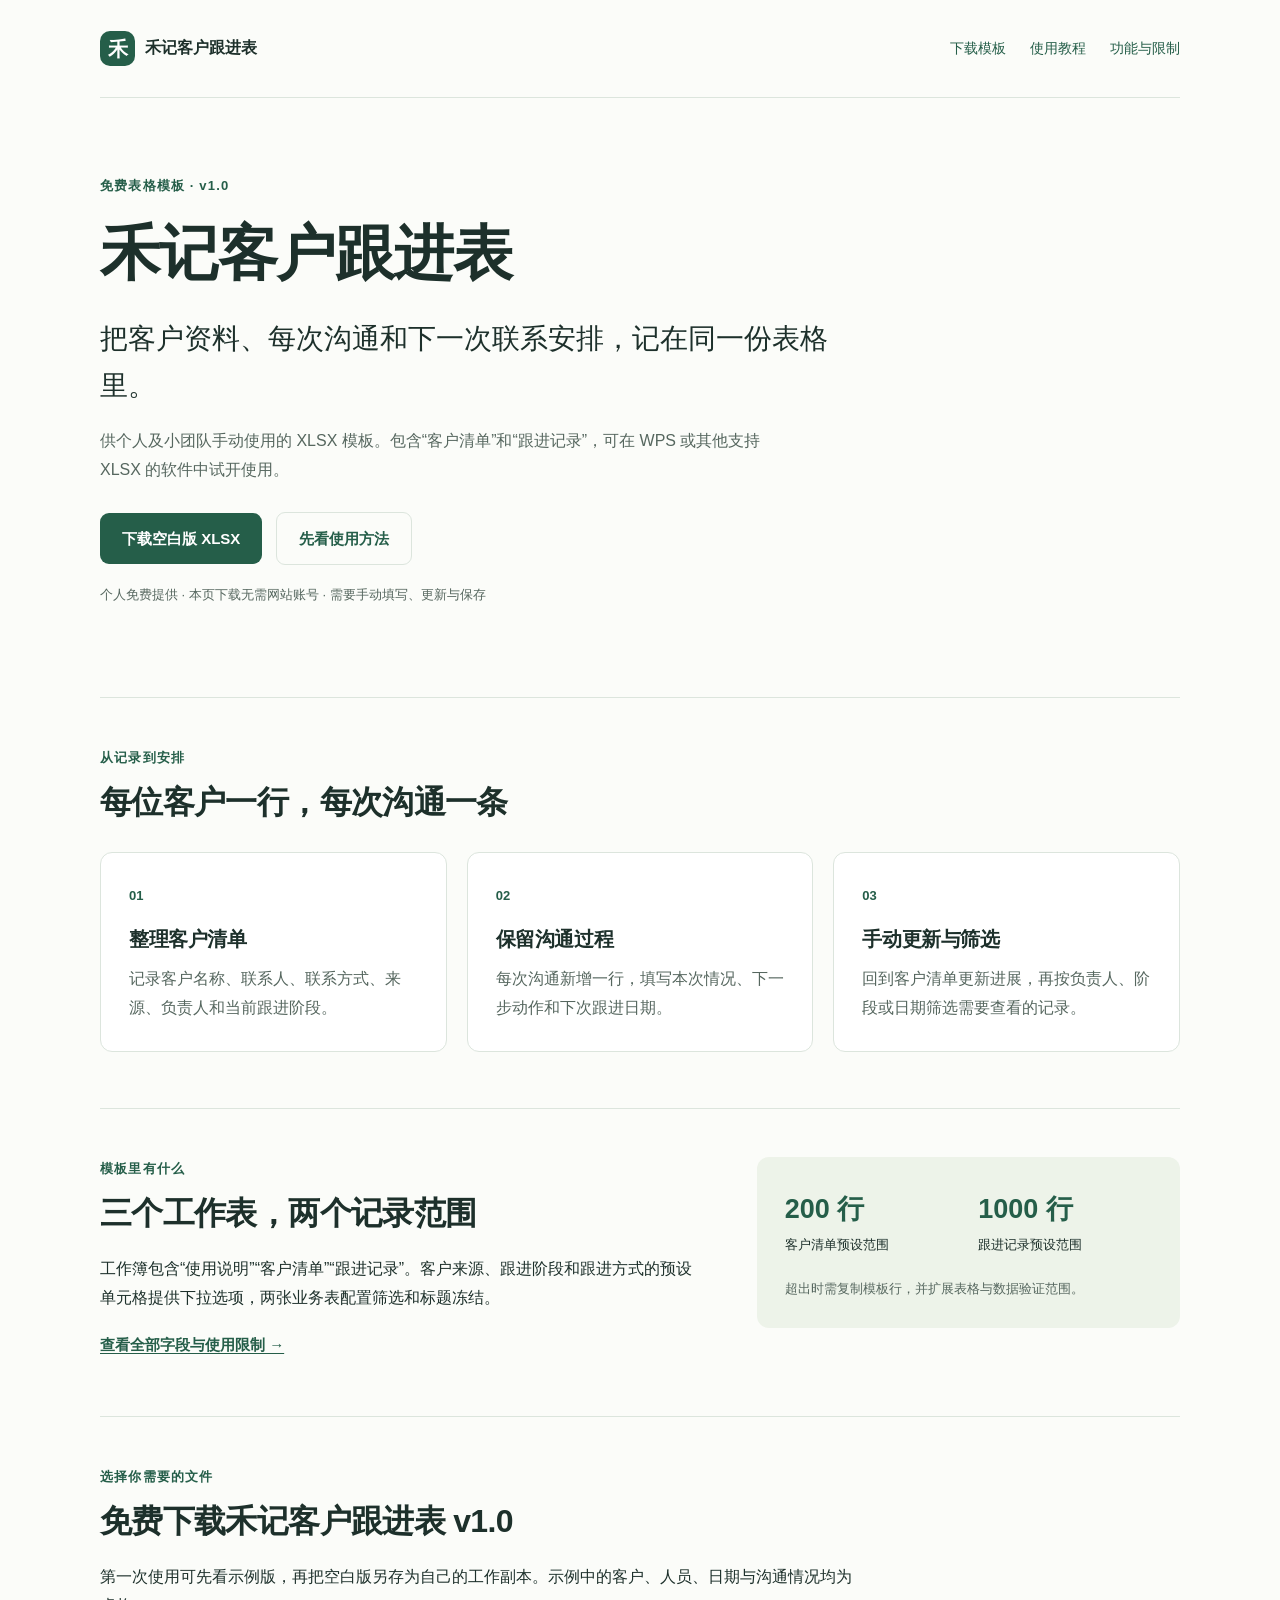
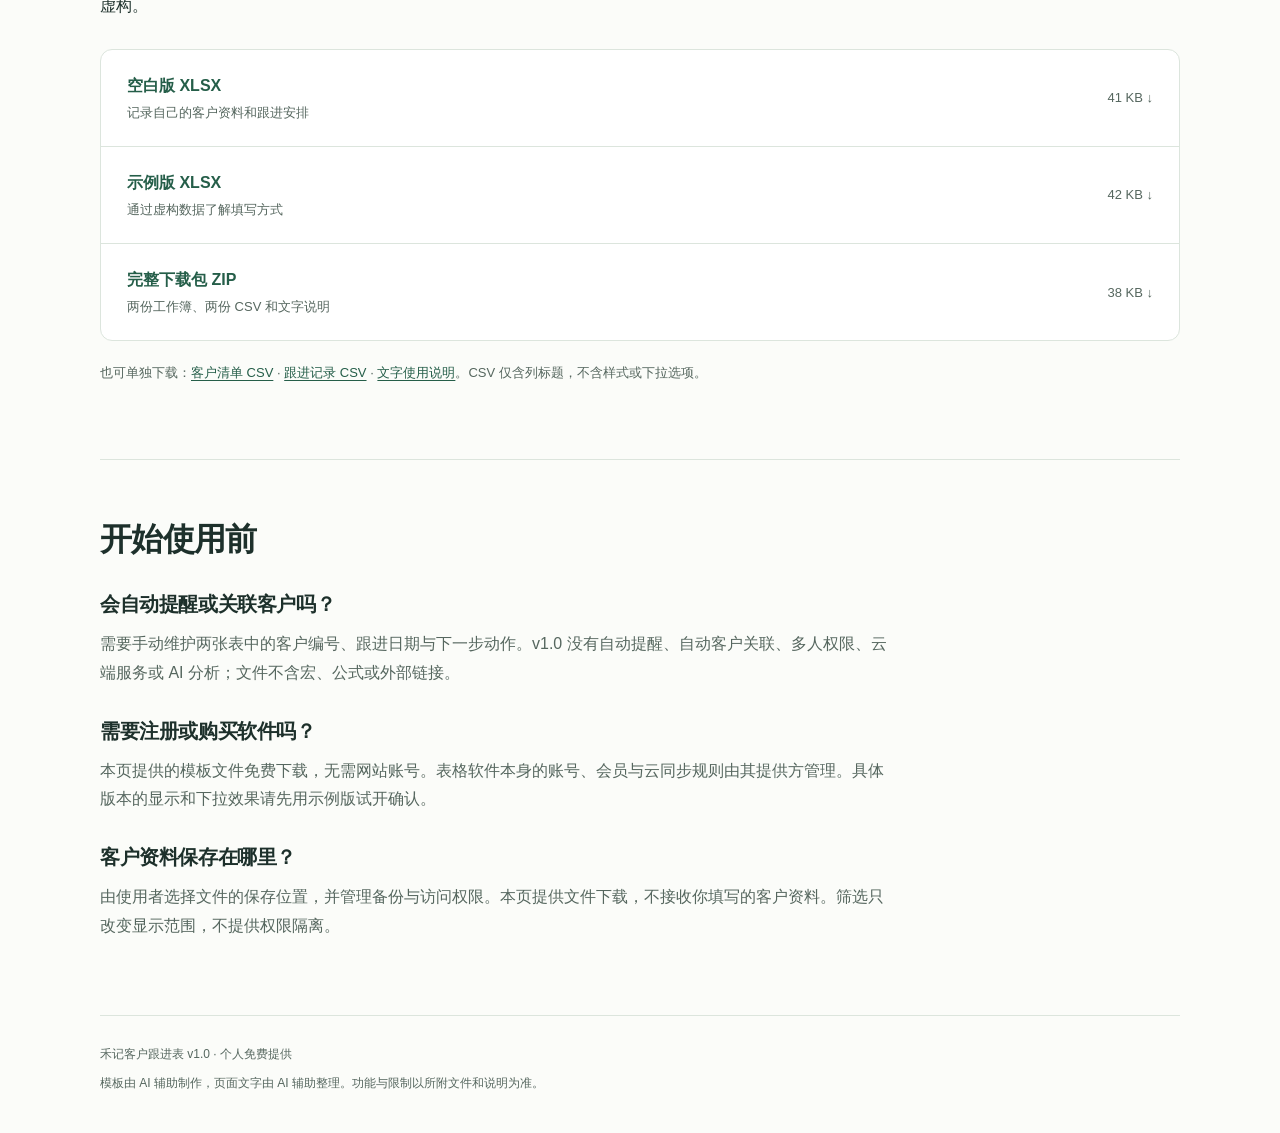
==== index.html @ bd49ebc1 "Publish Heji follow-up template documentation and original downloads" ====
<!doctype html>
<html lang="zh-CN">
<head>
  <meta charset="utf-8">
  <meta name="viewport" content="width=device-width, initial-scale=1">
  <title>禾记客户跟进表｜免费 XLSX 模板、WPS 使用教程与下载</title>
  <meta name="description" content="禾记客户跟进表 v1.0 是个人免费提供的 XLSX 模板，包含客户清单和跟进记录，用于手动记录客户资料、负责人和下次跟进日期。提供空白版、虚构示例版与使用教程。">
  <link rel="stylesheet" href="assets/style.css">
</head>
<body>
  <a class="skip" href="#main">跳到正文</a>
  <header class="header wrap">
    <a class="brand" href="./" aria-label="禾记客户跟进表首页"><span class="brand-mark" aria-hidden="true">禾</span>禾记客户跟进表</a>
    <nav aria-label="主导航"><a href="#downloads">下载模板</a><a href="guide/">使用教程</a><a href="facts/">功能与限制</a></nav>
  </header>
  <main id="main" class="wrap">
    <section class="hero">
      <p class="eyebrow">免费表格模板 · v1.0</p>
      <h1>禾记客户跟进表</h1>
      <p class="lead">把客户资料、每次沟通和下一次联系安排，记在同一份表格里。</p>
      <p class="intro">供个人及小团队手动使用的 XLSX 模板。包含“客户清单”和“跟进记录”，可在 WPS 或其他支持 XLSX 的软件中试开使用。</p>
      <div class="actions"><a class="button" href="downloads/heji-followup-blank-v1.xlsx" download="禾记客户跟进表-空白版-v1.xlsx">下载空白版 XLSX</a><a class="button secondary" href="guide/">先看使用方法</a></div>
      <p class="note">个人免费提供 · 本页下载无需网站账号 · 需要手动填写、更新与保存</p>
    </section>

    <section class="section" aria-labelledby="workflow-title">
      <p class="eyebrow">从记录到安排</p>
      <h2 id="workflow-title">每位客户一行，每次沟通一条</h2>
      <div class="cards">
        <article class="card"><span class="step">01</span><h3>整理客户清单</h3><p>记录客户名称、联系人、联系方式、来源、负责人和当前跟进阶段。</p></article>
        <article class="card"><span class="step">02</span><h3>保留沟通过程</h3><p>每次沟通新增一行，填写本次情况、下一步动作和下次跟进日期。</p></article>
        <article class="card"><span class="step">03</span><h3>手动更新与筛选</h3><p>回到客户清单更新进展，再按负责人、阶段或日期筛选需要查看的记录。</p></article>
      </div>
    </section>

    <section class="section split" aria-labelledby="scope-title">
      <div><p class="eyebrow">模板里有什么</p><h2 id="scope-title">三个工作表，两个记录范围</h2><p>工作簿包含“使用说明”“客户清单”“跟进记录”。客户来源、跟进阶段和跟进方式的预设单元格提供下拉选项，两张业务表配置筛选和标题冻结。</p><a class="text-link" href="facts/">查看全部字段与使用限制 →</a></div>
      <div class="range-box"><div><strong>200 行</strong><span>客户清单预设范围</span></div><div><strong>1000 行</strong><span>跟进记录预设范围</span></div><p>超出时需复制模板行，并扩展表格与数据验证范围。</p></div>
    </section>

    <section id="downloads" class="section" aria-labelledby="download-title">
      <p class="eyebrow">选择你需要的文件</p>
      <h2 id="download-title">免费下载禾记客户跟进表 v1.0</h2>
      <p>第一次使用可先看示例版，再把空白版另存为自己的工作副本。示例中的客户、人员、日期与沟通情况均为虚构。</p>
      <div class="downloads">
        <a class="download-row" href="downloads/heji-followup-blank-v1.xlsx" download="禾记客户跟进表-空白版-v1.xlsx"><span><strong>空白版 XLSX</strong><small>记录自己的客户资料和跟进安排</small></span><span class="file-type">41 KB ↓</span></a>
        <a class="download-row" href="downloads/heji-followup-example-v1.xlsx" download="禾记客户跟进表-示例版-v1.xlsx"><span><strong>示例版 XLSX</strong><small>通过虚构数据了解填写方式</small></span><span class="file-type">42 KB ↓</span></a>
        <a class="download-row" href="downloads/heji-followup-v1.zip" download="禾记客户跟进表-v1.zip"><span><strong>完整下载包 ZIP</strong><small>两份工作簿、两份 CSV 和文字说明</small></span><span class="file-type">38 KB ↓</span></a>
      </div>
      <p class="note">也可单独下载：<a href="downloads/customers-blank.csv" download="客户清单-空白.csv">客户清单 CSV</a> · <a href="downloads/followups-blank.csv" download="跟进记录-空白.csv">跟进记录 CSV</a> · <a href="downloads/instructions.txt" download="使用说明.txt">文字使用说明</a>。CSV 仅含列标题，不含样式或下拉选项。</p>
    </section>

    <section class="section faq" aria-labelledby="faq-title">
      <h2 id="faq-title">开始使用前</h2>
      <article><h3>会自动提醒或关联客户吗？</h3><p>需要手动维护两张表中的客户编号、跟进日期与下一步动作。v1.0 没有自动提醒、自动客户关联、多人权限、云端服务或 AI 分析；文件不含宏、公式或外部链接。</p></article>
      <article><h3>需要注册或购买软件吗？</h3><p>本页提供的模板文件免费下载，无需网站账号。表格软件本身的账号、会员与云同步规则由其提供方管理。具体版本的显示和下拉效果请先用示例版试开确认。</p></article>
      <article><h3>客户资料保存在哪里？</h3><p>由使用者选择文件的保存位置，并管理备份与访问权限。本页提供文件下载，不接收你填写的客户资料。筛选只改变显示范围，不提供权限隔离。</p></article>
    </section>
  </main>
  <footer class="footer wrap"><p>禾记客户跟进表 v1.0 · 个人免费提供</p><p>模板由 AI 辅助制作，页面文字由 AI 辅助整理。功能与限制以所附文件和说明为准。</p></footer>
</body>
</html>
---- assets/style.css ----
:root { color-scheme: light; --ink: #1d302b; --muted: #56675f; --green: #255e49; --line: #dce5dd; --paper: #fbfcf9; --soft: #edf3e9; }
* { box-sizing: border-box; }
html { scroll-behavior: smooth; scroll-padding-top: 1rem; }
body { margin: 0; background: var(--paper); color: var(--ink); font-family: -apple-system, BlinkMacSystemFont, "Segoe UI", "PingFang SC", "Microsoft YaHei", sans-serif; line-height: 1.8; }
a { color: var(--green); text-underline-offset: .22em; }
a:hover { color: #163f30; }
a:focus-visible { outline: 3px solid #c18635; outline-offset: 5px; }
.wrap { width: min(1080px, calc(100% - 64px)); margin-inline: auto; }
.skip { position: absolute; top: -100px; left: 16px; z-index: 2; background: white; padding: 10px; }
.skip:focus { top: 12px; }
.header { min-height: 98px; display: flex; align-items: center; justify-content: space-between; gap: 20px; border-bottom: 1px solid var(--line); }
.brand { display: inline-flex; align-items: center; gap: 10px; text-decoration: none; font-weight: 700; color: var(--ink); white-space: nowrap; }
.brand-mark { display: inline-grid; place-items: center; width: 35px; height: 35px; background: var(--green); color: white; border-radius: 10px; font-size: 20px; }
nav { display: flex; gap: 24px; flex-wrap: wrap; font-size: 14px; }
nav a { text-decoration: none; }
nav [aria-current="page"] { text-decoration: underline; font-weight: 700; }
h1, h2, h3 { line-height: 1.35; letter-spacing: -.02em; }
h1 { font-size: clamp(34px, 5.2vw, 60px); margin: 16px 0 22px; }
h2 { font-size: clamp(24px, 3.2vw, 32px); margin: 10px 0 20px; }
h3 { font-size: 20px; margin: 16px 0 12px; }
p { margin: 0 0 18px; }
.hero { max-width: 830px; padding: 76px 0 72px; }
.eyebrow { font-size: 13px; letter-spacing: .09em; color: var(--green); font-weight: 700; margin-bottom: 12px; }
.lead { font-size: clamp(21px, 3vw, 28px); line-height: 1.65; max-width: 780px; }
.intro { max-width: 690px; color: var(--muted); }
.actions { display: flex; align-items: center; gap: 14px; flex-wrap: wrap; margin: 28px 0 18px; }
.button { display: inline-flex; justify-content: center; align-items: center; padding: 12px 22px; min-height: 48px; background: var(--green); color: white; border-radius: 9px; text-decoration: none; font-size: 15px; font-weight: 650; }
.button:hover { background: #1b4937; color: white; }
.button.secondary { background: transparent; color: var(--green); border: 1px solid var(--line); }
.note, small { color: var(--muted); font-size: 13px; }
.section { padding: 48px 0 56px; border-top: 1px solid var(--line); }
.section > p:not(.eyebrow) { max-width: 760px; }
.cards { display: grid; grid-template-columns: repeat(3, 1fr); gap: 20px; margin-top: 28px; }
.card { border: 1px solid var(--line); padding: 28px; border-radius: 12px; background: white; }
.card p { color: var(--muted); margin-bottom: 0; }
.step { font-size: 13px; font-weight: 700; color: var(--green); }
.split { display: grid; grid-template-columns: 1.4fr 1fr; gap: 64px; align-items: start; }
.range-box { background: var(--soft); border-radius: 12px; padding: 28px; display: grid; grid-template-columns: 1fr 1fr; gap: 20px; }
.range-box strong, .range-box span { display: block; }
.range-box strong { color: var(--green); font-size: 27px; }
.range-box span { font-size: 13px; }
.range-box p { grid-column: 1 / -1; font-size: 13px; color: var(--muted); margin: 0; }
.text-link { font-weight: 600; font-size: 15px; }
.downloads { border: 1px solid var(--line); border-radius: 12px; background: white; margin: 28px 0 20px; overflow: hidden; }
.download-row { display: flex; justify-content: space-between; gap: 24px; align-items: center; padding: 22px 26px; text-decoration: none; border-bottom: 1px solid var(--line); }
.download-row:last-child { border: 0; }
.download-row:hover { background: var(--soft); }
.download-row strong, .download-row small { display: block; }
.file-type { white-space: nowrap; font-size: 13px; color: var(--muted); }
.faq article { max-width: 790px; margin-top: 30px; }
.faq p { color: var(--muted); }
.footer { padding-top: 28px; padding-bottom: 30px; border-top: 1px solid var(--line); color: var(--muted); font-size: 12px; }
.footer p { margin: 0 0 8px; }
.article { max-width: 820px; padding: 52px 0 64px; }
.article h1 { font-size: clamp(28px, 4vw, 42px); }
.article h2 { font-size: 24px; margin-top: 40px; }
.article ul, .article ol { padding-left: 24px; }
.article li { margin-bottom: 8px; }
.callout { background: var(--soft); border-left: 3px solid var(--green); padding: 18px 22px; margin: 26px 0; border-radius: 0 8px 8px 0; }
.callout p:last-child { margin-bottom: 0; }
.table-scroll { overflow-x: auto; border: 1px solid var(--line); border-radius: 9px; margin: 24px 0; }
table { width: 100%; border-collapse: collapse; font-size: 14px; background: white; }
th, td { text-align: left; vertical-align: top; padding: 12px 16px; border-bottom: 1px solid var(--line); overflow-wrap: anywhere; }
th { font-weight: 650; background: var(--soft); }
tr:last-child td, tr:last-child th { border-bottom: 0; }
.facts-table th { width: 27%; min-width: 85px; }
.example-table th { width: 30%; min-width: 95px; }
@media (max-width: 720px) {
  .wrap { width: calc(100% - 36px); }
  .header { padding: 20px 0; min-height: 0; flex-direction: column; align-items: flex-start; gap: 16px; }
  nav { gap: 20px; }
  .hero { padding: 44px 0; }
  .cards, .split { grid-template-columns: 1fr; gap: 16px; }
  .card { padding: 23px; }
  .section { padding: 34px 0 38px; }
  .range-box { margin-top: 10px; }
  .download-row { padding: 18px; gap: 12px; }
  .download-row small { font-size: 12px; }
  .article { padding-top: 32px; }
  .article h2 { font-size: 22px; }
  th, td { padding: 10px 12px; }
  .actions { align-items: stretch; }
}
@media (prefers-reduced-motion: reduce) { html { scroll-behavior: auto; } }
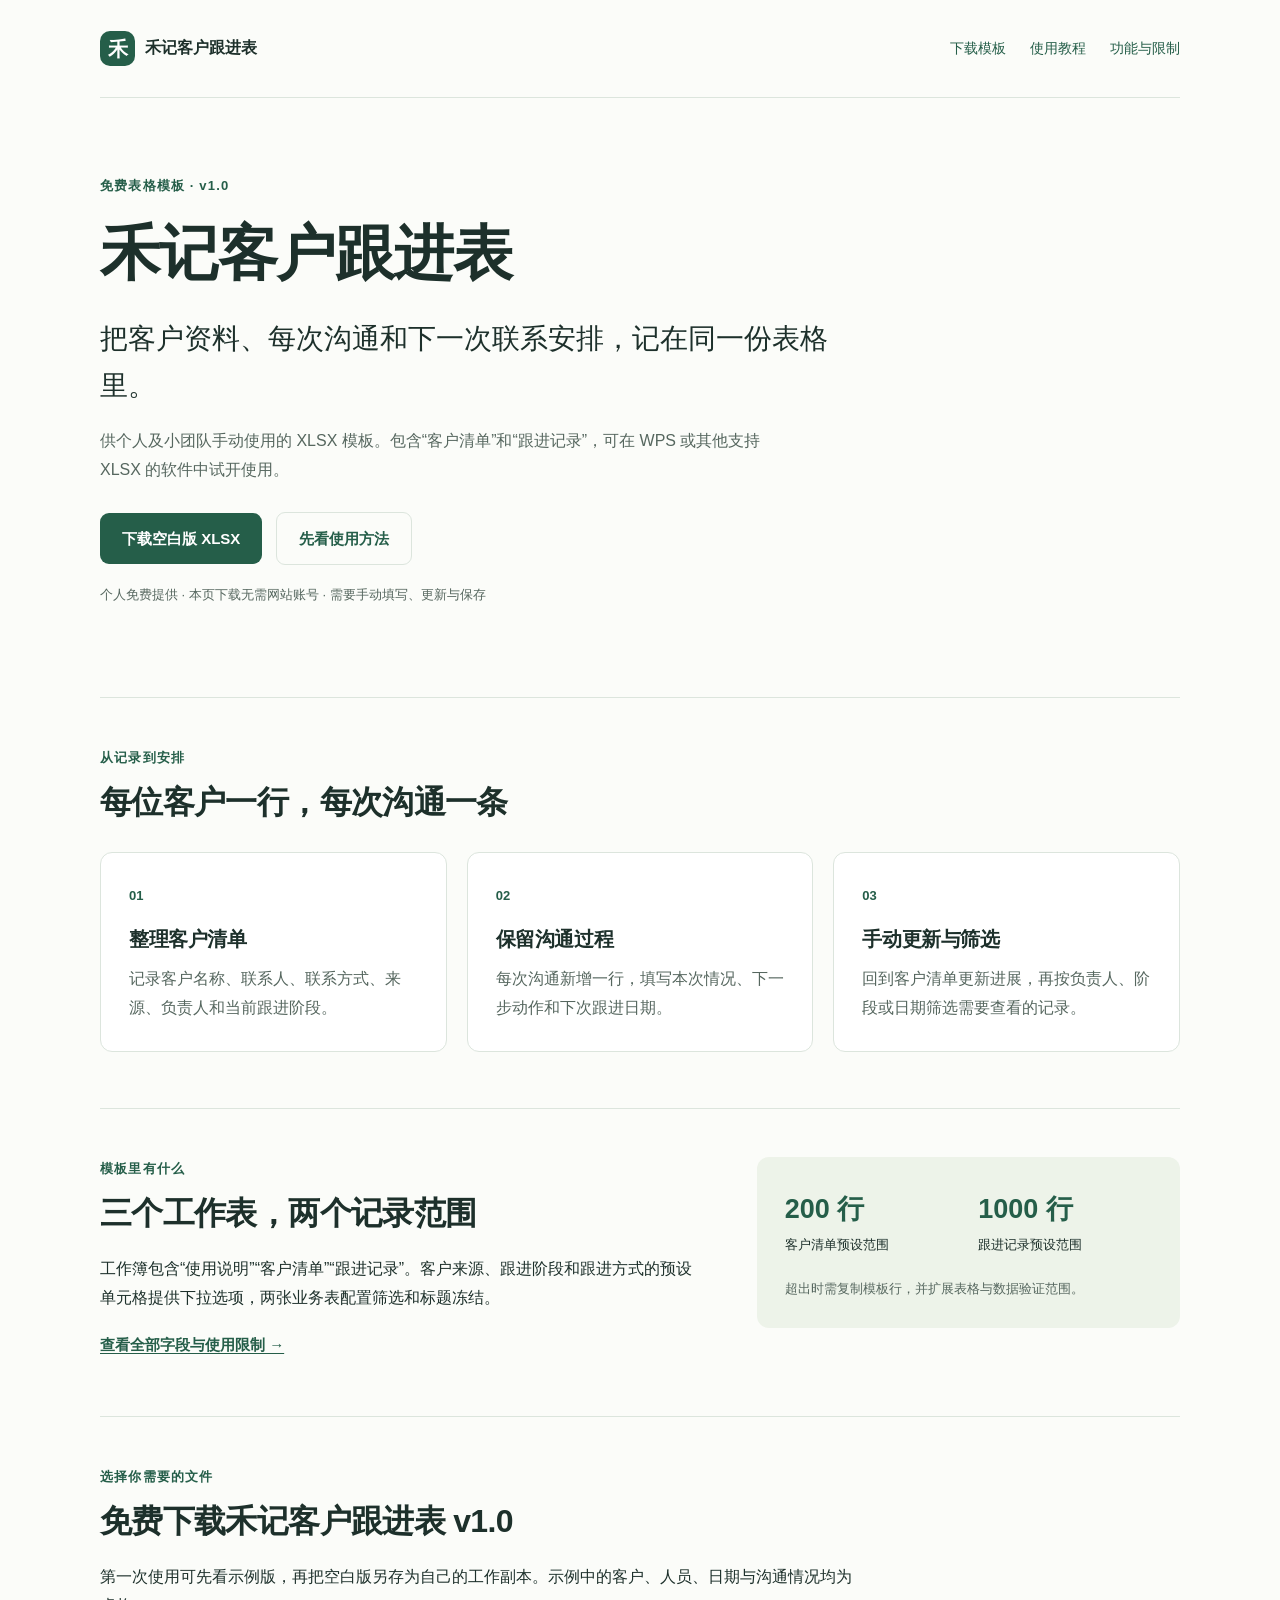
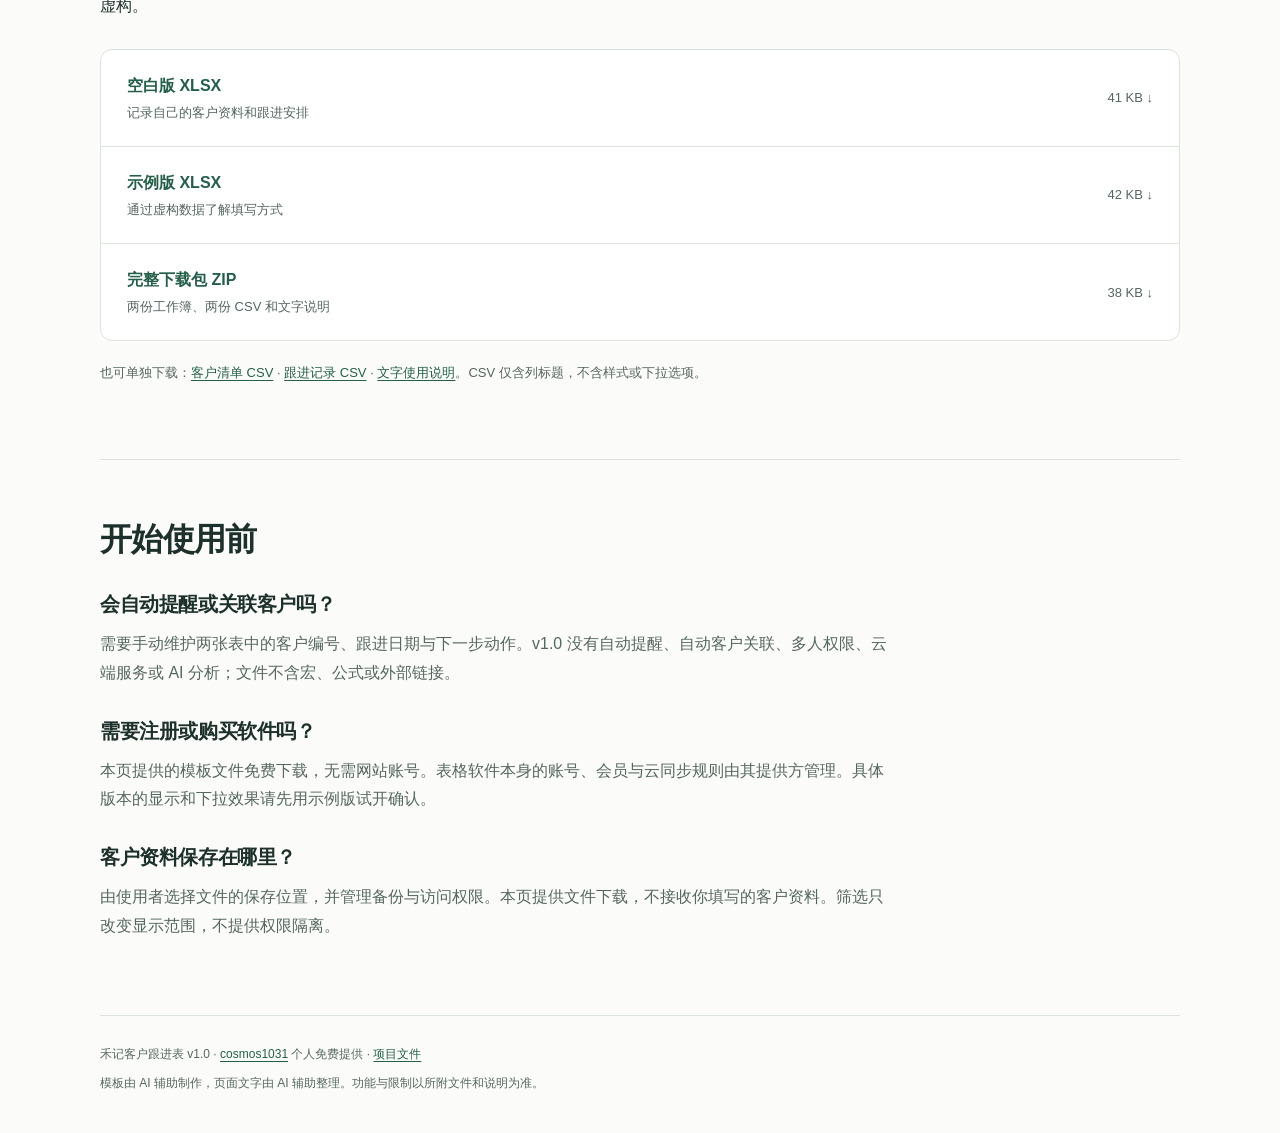
==== commit 5c223da5: "Clarify Heji provider information and publish download checksums" ====
--- a/index.html
+++ b/index.html
@@ -5,6 +5,8 @@
   <meta name="viewport" content="width=device-width, initial-scale=1">
   <title>禾记客户跟进表｜免费 XLSX 模板、WPS 使用教程与下载</title>
   <meta name="description" content="禾记客户跟进表 v1.0 是个人免费提供的 XLSX 模板，包含客户清单和跟进记录，用于手动记录客户资料、负责人和下次跟进日期。提供空白版、虚构示例版与使用教程。">
+  <link rel="canonical" href="https://cosmos1031.github.io/heji-followup/">
+  <meta name="msvalidate.01" content="9808D1E3A06758BEF1BB5F71539BFFC8" />
   <link rel="stylesheet" href="assets/style.css">
 </head>
 <body>
@@ -57,6 +59,6 @@
       <article><h3>客户资料保存在哪里？</h3><p>由使用者选择文件的保存位置，并管理备份与访问权限。本页提供文件下载，不接收你填写的客户资料。筛选只改变显示范围，不提供权限隔离。</p></article>
     </section>
   </main>
-  <footer class="footer wrap"><p>禾记客户跟进表 v1.0 · 个人免费提供</p><p>模板由 AI 辅助制作，页面文字由 AI 辅助整理。功能与限制以所附文件和说明为准。</p></footer>
+  <footer class="footer wrap"><p>禾记客户跟进表 v1.0 · <a href="https://github.com/cosmos1031">cosmos1031</a> 个人免费提供 · <a href="https://github.com/cosmos1031/heji-followup">项目文件</a></p><p>模板由 AI 辅助制作，页面文字由 AI 辅助整理。功能与限制以所附文件和说明为准。</p></footer>
 </body>
 </html>
--- a/assets/style.css
+++ b/assets/style.css
@@ -82,3 +82,9 @@
   .actions { align-items: stretch; }
 }
 @media (prefers-reduced-motion: reduce) { html { scroll-behavior: auto; } }
+
+/* Optional integrity information on the product facts page. */
+.checksum-list { margin: 16px 0 28px; }
+.checksum-list dt { margin-top: 14px; font-size: 14px; font-weight: 600; }
+.checksum-list dd { margin: 8px 0 0; }
+.file-checksum { display: block; max-width: 100%; padding: 12px 14px; border: 1px solid #dce4d9; border-radius: 8px; background: #f5f7f1; font: 12px/1.8 ui-monospace, SFMono-Regular, Consolas, monospace; overflow-wrap: anywhere; }
